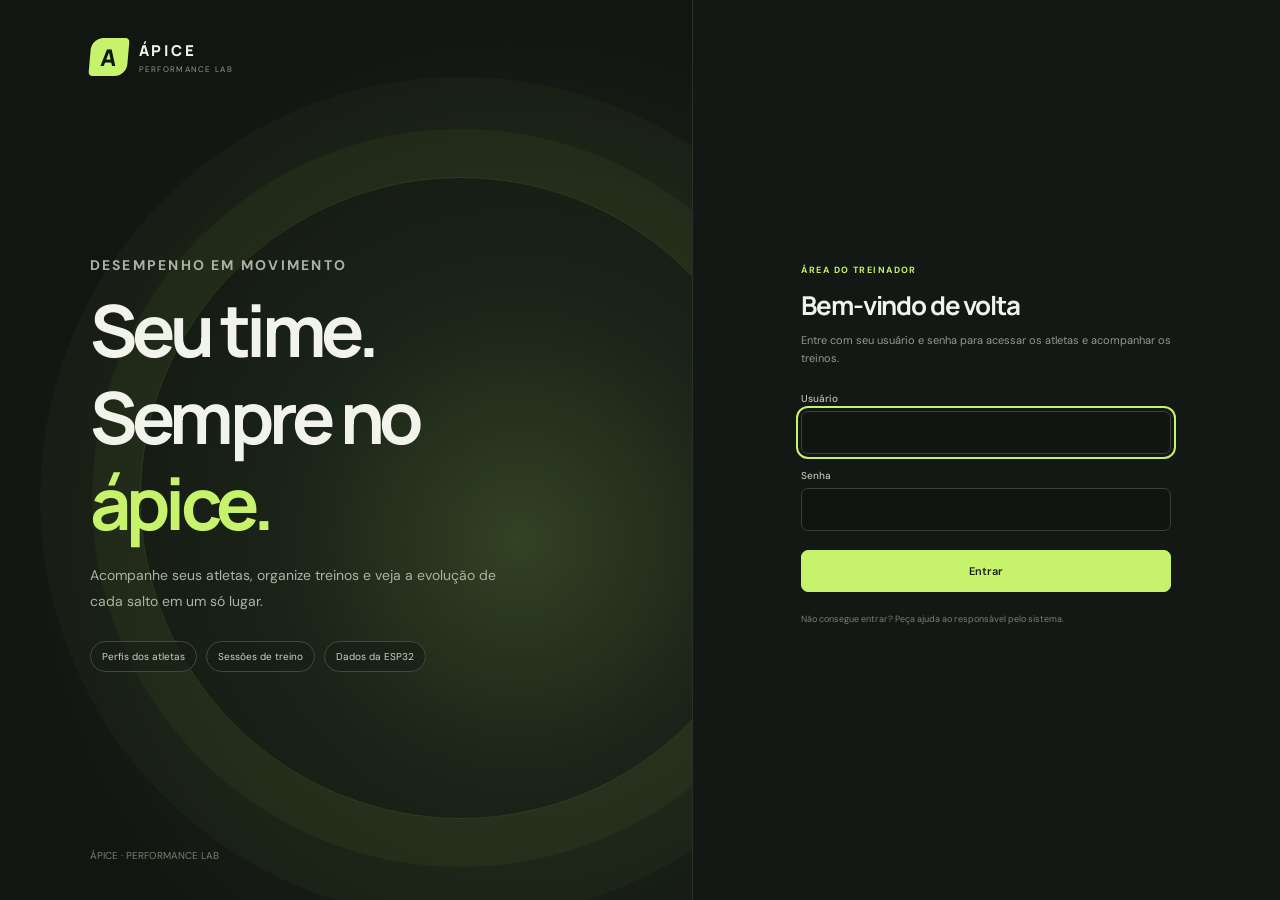
==== front-end/index.html @ beff0e87 "desenvolvimento do front end do projeto" ====
<!doctype html>
<html lang="pt-BR">
  <head>
    <meta charset="utf-8">
    <meta name="viewport" content="width=device-width, initial-scale=1">
    <meta name="theme-color" content="#101310">
    <meta name="description" content="Ápice — plataforma de acompanhamento de desempenho e captações esportivas.">
    <title>Ápice — desempenho em movimento</title>
    <link rel="preconnect" href="https://fonts.googleapis.com">
    <link rel="preconnect" href="https://fonts.gstatic.com" crossorigin>
    <link href="https://fonts.googleapis.com/css2?family=DM+Sans:wght@400;500;600;700&family=Manrope:wght@400;500;600;700;800&display=swap" rel="stylesheet">
    <link rel="stylesheet" href="assets/css/styles.css">
    <script src="assets/js/app.js" defer></script>
  </head>
  <body data-page="inicio">
    <div class="app-shell">
      <aside class="sidebar">
        <a class="brand" href="index.html" aria-label="Ápice, página inicial">
          <span class="brand-mark" aria-hidden="true">A</span>
          <span class="brand-copy"><strong>ÁPICE</strong><small>PERFORMANCE LAB</small></span>
        </a>

        <div class="nav-caption">PLATAFORMA</div>
        <nav class="main-nav" aria-label="Navegação principal">
          <a class="nav-link active" href="index.html" data-view="inicio"><span class="nav-icon">▦</span>Visão geral</a>
          <a class="nav-link" href="pages/atletas.html" data-view="atletas"><span class="nav-icon">♙</span>Atletas<span class="nav-count" id="nav-athlete-count">0</span></a>
          <a class="nav-link" href="pages/sessoes.html" data-view="sessoes"><span class="nav-icon">◷</span>Sessões</a>
          <a class="nav-link" href="pages/captacoes.html" data-view="captacoes"><span class="nav-icon">⌁</span>Captações<span class="nav-live-dot"></span></a>
        </nav>

        <div class="sidebar-bottom">
          <div class="device-card">
            <div class="device-card-top"><span class="device-icon">⌁</span><span id="device-indicator" class="status-dot"></span></div>
            <strong>ESP32 · MPU6050</strong>
            <span id="device-status">Aguardando conexão</span>
            <span class="field-hint">Conexão automática ativa</span>
          </div>
          <div class="sidebar-foot"><span>ÁPICE</span><span>v1.0</span></div>
        </div>
      </aside>

      <main class="main-area">
        <header class="topbar">
          <div class="breadcrumbs"><span>ÁPICE</span><span class="crumb-separator">/</span><strong id="current-section">Visão geral</strong></div>
          <div class="topbar-actions">
            <span class="sync-label"><span class="status-dot" id="sync-dot"></span><span id="sync-text">Conectando à API</span></span>
            <button class="icon-button" data-action="refresh" aria-label="Atualizar dados" title="Atualizar dados">↻</button>
            <button class="button small ghost" data-action="logout">Sair</button>
          </div>
        </header>

        <div id="notice-region" class="notice-region" aria-live="polite"></div>
        <section id="page-content" class="page-content" aria-live="polite"></section>
      </main>
    </div>

    <dialog id="modal" class="modal">
      <form id="modal-form" method="dialog">
        <div id="modal-content"></div>
      </form>
    </dialog>
    <div id="toast-region" class="toast-region" aria-live="polite" aria-atomic="true"></div>
  </body>
</html>
---- front-end/assets/css/styles.css ----
:root {
  color-scheme: dark;
  --bg: #101310;
  --panel: #171b17;
  --panel-soft: #1c211c;
  --panel-raised: #202620;
  --line: #2b322b;
  --text: #f2f4ec;
  --muted: #929a8d;
  --subtle: #626b60;
  --lime: #c6f36b;
  --lime-dark: #91bc3e;
  --orange: #f0a16a;
  --red: #f17f78;
  --green: #a8db72;
  font-family: "DM Sans", sans-serif;
  font-synthesis: none;
  text-rendering: optimizeLegibility;
}

* { box-sizing: border-box; }
body { margin: 0; min-width: 320px; min-height: 100vh; color: var(--text); background: var(--bg); }
button, input, select, textarea { font: inherit; }
button { color: inherit; }
button:focus-visible, a:focus-visible, input:focus-visible, select:focus-visible, textarea:focus-visible { outline: 2px solid var(--lime); outline-offset: 3px; }
.app-shell { min-height: 100vh; }
.sidebar { width: 244px; position: fixed; inset: 0 auto 0 0; z-index: 5; display: flex; flex-direction: column; padding: 27px 17px 17px; background: #141714; border-right: 1px solid #242a24; }
.brand { display: flex; align-items: center; gap: 11px; padding: 0 9px; color: inherit; text-decoration: none; }
.brand-mark { display: grid; width: 38px; height: 38px; place-items: center; color: #11160c; background: var(--lime); border-radius: 12px 4px 12px 4px; font-family: Manrope, sans-serif; font-size: 23px; font-weight: 800; transform: skew(-5deg); }
.brand-copy { display: grid; gap: 3px; }
.brand-copy strong { font: 800 15px Manrope, sans-serif; letter-spacing: .19em; }
.brand-copy small { color: var(--muted); font-size: 8px; letter-spacing: .16em; }
.nav-caption { margin: 49px 9px 13px; color: #626b60; font-size: 9px; font-weight: 700; letter-spacing: .17em; }
.main-nav { display: grid; gap: 5px; }
.nav-link { display: flex; align-items: center; gap: 12px; width: 100%; padding: 11px 11px; color: #aab1a4; border: 1px solid transparent; border-radius: 8px; background: transparent; text-align: left; font-size: 12px; text-decoration: none; cursor: pointer; transition: .18s ease; }
.nav-link:hover { color: var(--text); background: #1d221d; }
.nav-link.active { color: var(--lime); border-color: #333d2b; background: #22291e; }
.nav-icon { width: 18px; color: var(--muted); font-size: 17px; text-align: center; }
.nav-link.active .nav-icon { color: var(--lime); }
.nav-count { margin-left: auto; padding: 2px 7px; color: #aeb6a6; border-radius: 99px; background: #292f29; font-size: 10px; }
.nav-live-dot { width: 6px; height: 6px; margin-left: auto; border-radius: 50%; background: #6c7669; }
.nav-live-dot.live { background: var(--lime); box-shadow: 0 0 9px #c6f36b88; }
.sidebar-bottom { margin-top: auto; }
.device-card { padding: 13px; border: 1px solid #2c332b; border-radius: 10px; background: #191e19; }
.device-card-top { display: flex; align-items: center; justify-content: space-between; margin-bottom: 10px; }
.device-icon { display: grid; width: 27px; height: 27px; place-items: center; color: var(--lime); border-radius: 7px; background: #2b3524; font-size: 19px; }
.device-card strong { display: block; font-size: 11px; font-weight: 600; }
.device-card > span { display: block; margin-top: 4px; color: var(--muted); font-size: 10px; }
.status-dot { display: inline-block; width: 7px; height: 7px; flex: 0 0 7px; border-radius: 50%; background: #74806d; }
.status-dot.online { background: var(--lime); box-shadow: 0 0 8px #c6f36b77; }
.status-dot.error { background: var(--red); }
.text-button { display: flex; justify-content: space-between; width: 100%; margin-top: 12px; padding: 9px 0 0; color: #bdc5b5; border: 0; border-top: 1px solid #2c332b; background: transparent; font-size: 10px; cursor: pointer; }
.text-button:hover { color: var(--lime); }
.sidebar-foot { display: flex; justify-content: space-between; margin: 15px 5px 0; color: #596156; font-size: 9px; letter-spacing: .08em; }
.main-area { min-height: 100vh; margin-left: 244px; }
.topbar { display: flex; align-items: center; justify-content: space-between; height: 66px; padding: 0 38px; border-bottom: 1px solid #242a24; background: #121512; }
.breadcrumbs { display: flex; align-items: center; gap: 10px; font-size: 10px; }
.breadcrumbs > span:first-child { color: #747c70; font-size: 9px; letter-spacing: .16em; }
.crumb-separator { color: #535b50; }
.breadcrumbs strong { color: #dce1d6; font-weight: 500; }
.topbar-actions { display: flex; align-items: center; gap: 16px; }
.sync-label { display: flex; align-items: center; gap: 8px; color: var(--muted); font-size: 10px; }
.icon-button, .avatar-button { display: grid; place-items: center; border: 1px solid #303730; background: #1b201b; cursor: pointer; }
.icon-button { width: 30px; height: 30px; border-radius: 8px; color: #d0d7c8; font-size: 17px; }
.icon-button:hover { color: var(--lime); border-color: #657a45; }
.avatar-button { width: 30px; height: 30px; border-radius: 50%; color: #d9efae; background: #39472b; font-size: 11px; font-weight: 700; }
.page-content { max-width: 1500px; margin: 0 auto; padding: 33px 38px 55px; }
.page-heading { display: flex; align-items: flex-end; justify-content: space-between; gap: 20px; margin-bottom: 25px; }
.eyebrow { margin: 0 0 9px; color: var(--lime); font-size: 9px; font-weight: 700; letter-spacing: .16em; text-transform: uppercase; }
h1, h2, h3, p { margin-top: 0; }
h1 { margin-bottom: 7px; font: 700 clamp(23px, 3vw, 31px)/1.2 Manrope, sans-serif; letter-spacing: -.045em; }
.page-description { margin-bottom: 0; color: var(--muted); font-size: 12px; line-height: 1.6; }
.heading-actions { display: flex; align-items: center; gap: 8px; }
.button { display: inline-flex; align-items: center; justify-content: center; gap: 7px; min-height: 36px; padding: 0 13px; border: 1px solid #3a4337; border-radius: 7px; background: #202620; color: #d9dfd2; font-size: 11px; font-weight: 600; cursor: pointer; transition: .18s ease; white-space: nowrap; }
.button:hover { border-color: #61714e; background: #272f25; }
.button.primary { border-color: var(--lime); background: var(--lime); color: #1a2112; }
.button.primary:hover { border-color: #d6ff89; background: #d6ff89; }
.button.danger { color: var(--red); border-color: #553632; background: #2d211f; }
.button.ghost { color: #b5bdb0; background: transparent; border-color: #343c33; }
.button.small { min-height: 29px; padding: 0 9px; font-size: 10px; }
.metrics-grid { display: grid; grid-template-columns: repeat(4, minmax(0, 1fr)); gap: 12px; margin-bottom: 14px; }
.metric-card, .panel { border: 1px solid var(--line); border-radius: 10px; background: var(--panel); }
.metric-card { min-height: 117px; padding: 15px 16px; }
.metric-top { display: flex; align-items: center; justify-content: space-between; color: #aab2a4; font-size: 10px; }
.metric-icon { display: grid; width: 26px; height: 26px; place-items: center; border-radius: 7px; color: var(--lime); background: #293322; font-size: 15px; }
.metric-value { display: flex; align-items: baseline; gap: 6px; margin-top: 13px; font: 700 25px Manrope, sans-serif; letter-spacing: -.05em; }
.metric-value small { color: var(--muted); font: 500 10px "DM Sans", sans-serif; letter-spacing: 0; }
.metric-note { margin-top: 3px; color: #778171; font-size: 9px; }
.dashboard-grid { display: grid; grid-template-columns: minmax(0, 1.55fr) minmax(260px, .9fr); gap: 14px; }
.panel { overflow: hidden; }
.panel-header { display: flex; align-items: center; justify-content: space-between; gap: 12px; min-height: 57px; padding: 0 17px; border-bottom: 1px solid #2b322b; }
.panel-title { margin: 0; font: 600 12px Manrope, sans-serif; }
.panel-subtitle { margin: 4px 0 0; color: var(--muted); font-size: 9px; }
.panel-body { padding: 15px 17px; }
.chart-summary { display: flex; align-items: baseline; gap: 7px; padding: 14px 17px 0; }
.chart-summary strong { font: 700 22px Manrope, sans-serif; }
.chart-summary span { color: var(--muted); font-size: 10px; }
.chart-wrap { height: 204px; padding: 3px 12px 12px; }
.chart-wrap svg { width: 100%; height: 100%; overflow: visible; }
.chart-gridline { stroke: #303830; stroke-width: 1; stroke-dasharray: 3 5; }
.chart-label { fill: #788172; font: 9px "DM Sans", sans-serif; }
.chart-line { fill: none; stroke: var(--lime); stroke-width: 2.4; stroke-linecap: round; stroke-linejoin: round; }
.chart-area { fill: url(#chart-fill); }
.chart-point { fill: var(--lime); stroke: #1b2217; stroke-width: 2; }
.chart-empty { display: grid; height: 100%; place-items: center; color: var(--muted); font-size: 11px; }
.recent-list { display: grid; }
.recent-item { display: grid; grid-template-columns: 33px 1fr auto; align-items: center; gap: 10px; padding: 12px 0; border-bottom: 1px solid #282e28; }
.recent-item:last-child { border-bottom: 0; }
.recent-mark { display: grid; width: 31px; height: 31px; place-items: center; color: var(--lime); border-radius: 8px; background: #293322; font-size: 14px; }
.recent-name { overflow: hidden; color: #e3e8dc; font-size: 10px; font-weight: 600; text-overflow: ellipsis; white-space: nowrap; }
.recent-meta { margin-top: 4px; color: var(--muted); font-size: 9px; }
.recent-score { color: var(--lime); font: 600 11px Manrope, sans-serif; white-space: nowrap; }
.section-row { display: flex; align-items: center; justify-content: space-between; margin: 24px 0 12px; }
.section-row h2 { margin: 0; font: 600 14px Manrope, sans-serif; }
.section-row a, .inline-link { color: var(--lime); font-size: 10px; text-decoration: none; cursor: pointer; }
.athlete-cards { display: grid; grid-template-columns: repeat(3, minmax(0, 1fr)); gap: 12px; }
.athlete-card { display: block; padding: 14px; color: inherit; border: 1px solid var(--line); border-radius: 9px; background: var(--panel); cursor: pointer; text-decoration: none; transition: .18s ease; }
.athlete-card:hover { border-color: #566846; transform: translateY(-2px); }
.athlete-card-top { display: flex; align-items: center; gap: 10px; }
.athlete-avatar { display: grid; width: 35px; height: 35px; flex: 0 0 35px; place-items: center; border-radius: 50%; color: #d5eca6; background: #36452c; font: 700 12px Manrope, sans-serif; }
.athlete-name { overflow: hidden; margin: 0; font-size: 11px; font-weight: 600; text-overflow: ellipsis; white-space: nowrap; }
.athlete-meta { margin: 4px 0 0; color: var(--muted); font-size: 9px; }
.athlete-stats { display: flex; justify-content: space-between; margin-top: 14px; padding-top: 12px; border-top: 1px solid #2b322b; color: var(--muted); font-size: 9px; }
.athlete-stats strong { color: #e2e8da; font-size: 10px; font-weight: 600; }
.table-tools { display: flex; align-items: center; gap: 8px; }
.search-input, .select-input { min-height: 34px; padding: 0 10px; color: var(--text); border: 1px solid #343c33; border-radius: 7px; background: #1a1f1a; font-size: 10px; }
.search-input { width: 190px; }
.select-input { max-width: 190px; }
.table-wrap { overflow-x: auto; }
table { width: 100%; border-collapse: collapse; text-align: left; }
th { padding: 11px 14px; color: #778171; border-bottom: 1px solid #303730; font-size: 9px; font-weight: 600; letter-spacing: .05em; text-transform: uppercase; white-space: nowrap; }
td { padding: 12px 14px; color: #d8ded1; border-bottom: 1px solid #282e28; font-size: 10px; vertical-align: middle; }
tbody tr:last-child td { border-bottom: 0; }
tbody tr:hover { background: #1b201b; }
.table-name { display: flex; align-items: center; gap: 9px; min-width: 155px; }
.table-avatar { display: grid; width: 27px; height: 27px; flex: 0 0 27px; place-items: center; border-radius: 50%; color: #d5eca6; background: #36452c; font-size: 9px; font-weight: 700; }
.table-secondary { margin-top: 3px; color: var(--muted); font-size: 9px; }
.table-actions { display: flex; gap: 5px; }
.empty-state { display: grid; min-height: 165px; place-items: center; padding: 28px; color: var(--muted); text-align: center; font-size: 11px; }
.empty-state strong { display: block; margin-bottom: 6px; color: #dce2d6; font: 600 13px Manrope, sans-serif; }
.empty-state > div { max-width: 320px; line-height: 1.65; }
.capture-badge, .state-badge { display: inline-flex; align-items: center; gap: 6px; padding: 5px 7px; border-radius: 99px; font-size: 9px; white-space: nowrap; }
.capture-badge { color: #d4eaa9; background: #283323; }
.state-badge { color: #d4eaa9; background: #283323; }
.capture-badge .status-dot { width: 5px; height: 5px; flex-basis: 5px; background: var(--lime); }
.profile-hero { display: flex; align-items: center; gap: 15px; padding: 19px; border: 1px solid var(--line); border-radius: 10px; background: radial-gradient(ellipse at 0 0, #2a3524 0, #191e19 48%); }
.profile-hero .athlete-avatar { width: 54px; height: 54px; flex-basis: 54px; font-size: 17px; }
.profile-info { flex: 1; min-width: 0; }
.profile-info h2 { margin: 0 0 5px; font: 700 18px Manrope, sans-serif; }
.profile-info p { margin: 0; color: var(--muted); font-size: 10px; }
.profile-facts { display: flex; gap: 18px; margin-left: auto; }
.profile-fact { display: grid; gap: 5px; }
.profile-fact span { color: var(--muted); font-size: 9px; }
.profile-fact strong { font-size: 11px; font-weight: 600; }
.profile-metrics { margin-top: 13px; }
.modal { width: min(500px, calc(100vw - 28px)); max-width: none; max-height: min(90vh, 760px); padding: 0; overflow: auto; color: var(--text); border: 1px solid #394238; border-radius: 12px; background: #171c17; box-shadow: 0 24px 80px #000a; }
.modal::backdrop { background: #070a07bb; backdrop-filter: blur(4px); }
.modal form { margin: 0; }
.modal-head { display: flex; align-items: flex-start; justify-content: space-between; gap: 16px; padding: 19px 21px 15px; border-bottom: 1px solid #2b322b; }
.modal-head h2 { margin: 0 0 5px; font: 650 16px Manrope, sans-serif; }
.modal-head p { margin: 0; color: var(--muted); font-size: 10px; line-height: 1.5; }
.modal-close { display: grid; width: 27px; height: 27px; flex: 0 0 27px; place-items: center; color: var(--muted); border: 1px solid #343c33; border-radius: 7px; background: transparent; cursor: pointer; }
.modal-fields { display: grid; grid-template-columns: 1fr 1fr; gap: 12px; padding: 17px 21px; }
.field { display: grid; gap: 6px; }
.field.full { grid-column: 1 / -1; }
.field label { color: #bbc3b5; font-size: 10px; font-weight: 500; }
.field input, .field select, .field textarea { width: 100%; min-height: 36px; padding: 8px 10px; color: var(--text); border: 1px solid #394138; border-radius: 7px; background: #111511; font-size: 11px; }
.field textarea { min-height: 73px; resize: vertical; }
.field-hint { color: #798273; font-size: 9px; line-height: 1.45; }
.modal-actions { display: flex; justify-content: flex-end; gap: 8px; padding: 13px 21px 17px; border-top: 1px solid #2b322b; }
.notice-region:empty { display: none; }
.notice { display: flex; justify-content: space-between; gap: 15px; margin-bottom: 16px; padding: 11px 13px; border: 1px solid #59483a; border-radius: 8px; background: #2a211a; color: #f1c39d; font-size: 10px; line-height: 1.5; }
.notice button { flex: 0 0 auto; padding: 0; color: #f3c49f; border: 0; background: transparent; cursor: pointer; font-size: 10px; text-decoration: underline; }
.toast-region { position: fixed; right: 22px; bottom: 20px; z-index: 20; display: grid; gap: 8px; }
.toast { max-width: min(380px, calc(100vw - 36px)); padding: 12px 15px; color: #ecf4e2; border: 1px solid #46583a; border-radius: 8px; background: #20291b; box-shadow: 0 8px 30px #0007; font-size: 11px; animation: toast-in .2s ease-out; }
.toast.error { color: #ffd1cd; border-color: #68413d; background: #30201f; }
@keyframes toast-in { from { opacity: 0; transform: translateY(8px); } to { opacity: 1; transform: translateY(0); } }
.loading { display: flex; align-items: center; gap: 9px; min-height: 150px; justify-content: center; color: var(--muted); font-size: 11px; }
.loading::before { width: 12px; height: 12px; border: 2px solid #47513f; border-top-color: var(--lime); border-radius: 50%; content: ""; animation: spin .7s linear infinite; }
@keyframes spin { to { transform: rotate(360deg); } }
.muted { color: var(--muted); }
.login-page { display: grid; min-height: 100vh; grid-template-columns: minmax(0, 1fr) minmax(360px, .85fr); background: var(--bg); }
.login-story { position: relative; display: flex; min-height: 100vh; flex-direction: column; justify-content: space-between; overflow: hidden; padding: 38px clamp(30px, 7vw, 100px); background: radial-gradient(ellipse at 75% 60%, #334124 0, #1b2418 31%, #121612 69%); }
.login-story::after { position: absolute; right: -90px; bottom: 9%; width: min(54vw, 640px); aspect-ratio: 1; border: 1px solid #c6f36b20; border-radius: 50%; box-shadow: 0 0 0 48px #c6f36b0a, 0 0 0 100px #c6f36b07; content: ""; pointer-events: none; }
.login-story .brand { position: relative; z-index: 1; padding: 0; }
.login-story-copy { position: relative; z-index: 1; max-width: 560px; margin: auto 0; padding: 60px 0; }
.login-story-copy h1 { max-width: 540px; margin-bottom: 17px; font-size: clamp(38px, 6vw, 72px); letter-spacing: -.065em; }
.login-story-copy h1 span { color: var(--lime); }
.login-story-copy p { max-width: 410px; color: #abb3a4; font-size: 14px; line-height: 1.8; }
.login-highlights { display: flex; flex-wrap: wrap; gap: 9px; margin-top: 27px; }
.login-highlights span { padding: 8px 11px; color: #cbd3c3; border: 1px solid #414b39; border-radius: 99px; background: #171e16a8; font-size: 10px; }
.login-footer { position: relative; z-index: 1; color: #75806e; font-size: 10px; }
.login-panel { display: grid; min-height: 100vh; place-items: center; padding: 36px; border-left: 1px solid #293029; background: #141814; }
.login-card { width: min(100%, 370px); }
.login-mobile-brand { display: none; margin-bottom: 44px; }
.login-card .eyebrow { margin-bottom: 11px; }
.login-card h2 { margin-bottom: 8px; font: 700 26px Manrope, sans-serif; letter-spacing: -.045em; }
.login-description { margin-bottom: 25px; color: var(--muted); font-size: 11px; line-height: 1.65; }
.login-form { display: grid; gap: 15px; }
.login-form .field input { min-height: 43px; font-size: 12px; }
.login-form .button { min-height: 42px; margin-top: 4px; }
.login-message { display: none; margin-top: 15px; padding: 11px 12px; border: 1px solid #68413d; border-radius: 7px; background: #30201f; color: #ffd1cd; font-size: 10px; line-height: 1.55; }
.login-message.visible { display: block; }
.login-help { margin-top: 20px; color: #788272; font-size: 9px; line-height: 1.6; }
@media (max-width: 760px) {
  .login-page { grid-template-columns: 1fr; }
  .login-story { display: none; }
  .login-panel { min-height: 100vh; padding: 30px 24px; border-left: 0; }
  .login-mobile-brand { display: flex; }
}

@media (max-width: 1000px) {
  .sidebar { width: 205px; }
  .main-area { margin-left: 205px; }
  .topbar { padding: 0 25px; }
  .page-content { padding: 28px 25px 45px; }
  .metrics-grid { grid-template-columns: repeat(2, minmax(0, 1fr)); }
  .dashboard-grid { grid-template-columns: minmax(0, 1.2fr) minmax(230px, .8fr); }
  .athlete-cards { grid-template-columns: repeat(2, minmax(0, 1fr)); }
}
@media (max-width: 760px) {
  .sidebar { position: static; width: auto; height: auto; padding: 13px 15px 9px; border-right: 0; border-bottom: 1px solid #242a24; }
  .brand { padding: 0 3px; }
  .brand-mark { width: 33px; height: 33px; font-size: 20px; }
  .nav-caption, .sidebar-bottom { display: none; }
  .main-nav { display: flex; gap: 3px; margin-top: 13px; overflow-x: auto; scrollbar-width: none; }
  .main-nav::-webkit-scrollbar { display: none; }
  .nav-link { width: auto; flex: 0 0 auto; gap: 7px; padding: 8px 10px; font-size: 10px; }
  .nav-icon { width: auto; font-size: 14px; }
  .nav-count, .nav-live-dot { display: none; }
  .main-area { margin-left: 0; }
  .topbar { height: 50px; padding: 0 16px; }
  .topbar-actions { gap: 10px; }
  .sync-label { font-size: 9px; }
  .page-content { padding: 24px 16px 35px; }
  .dashboard-grid { grid-template-columns: 1fr; }
  .page-heading { align-items: flex-start; flex-direction: column; gap: 13px; }
  .heading-actions { flex-wrap: wrap; }
  .profile-hero { align-items: flex-start; flex-wrap: wrap; }
  .profile-facts { width: 100%; margin-left: 69px; }
}
@media (max-width: 480px) {
  .metrics-grid { gap: 8px; }
  .metric-card { min-height: 108px; padding: 12px; }
  .metric-value { font-size: 22px; }
  .athlete-cards { grid-template-columns: 1fr; }
  .table-tools { align-items: stretch; flex-direction: column; width: 100%; }
  .search-input, .select-input { width: 100%; max-width: none; }
  .page-heading .heading-actions { width: 100%; }
  .modal-fields { grid-template-columns: 1fr; }
  .field.full { grid-column: auto; }
  .profile-facts { gap: 12px; margin-left: 0; }
}
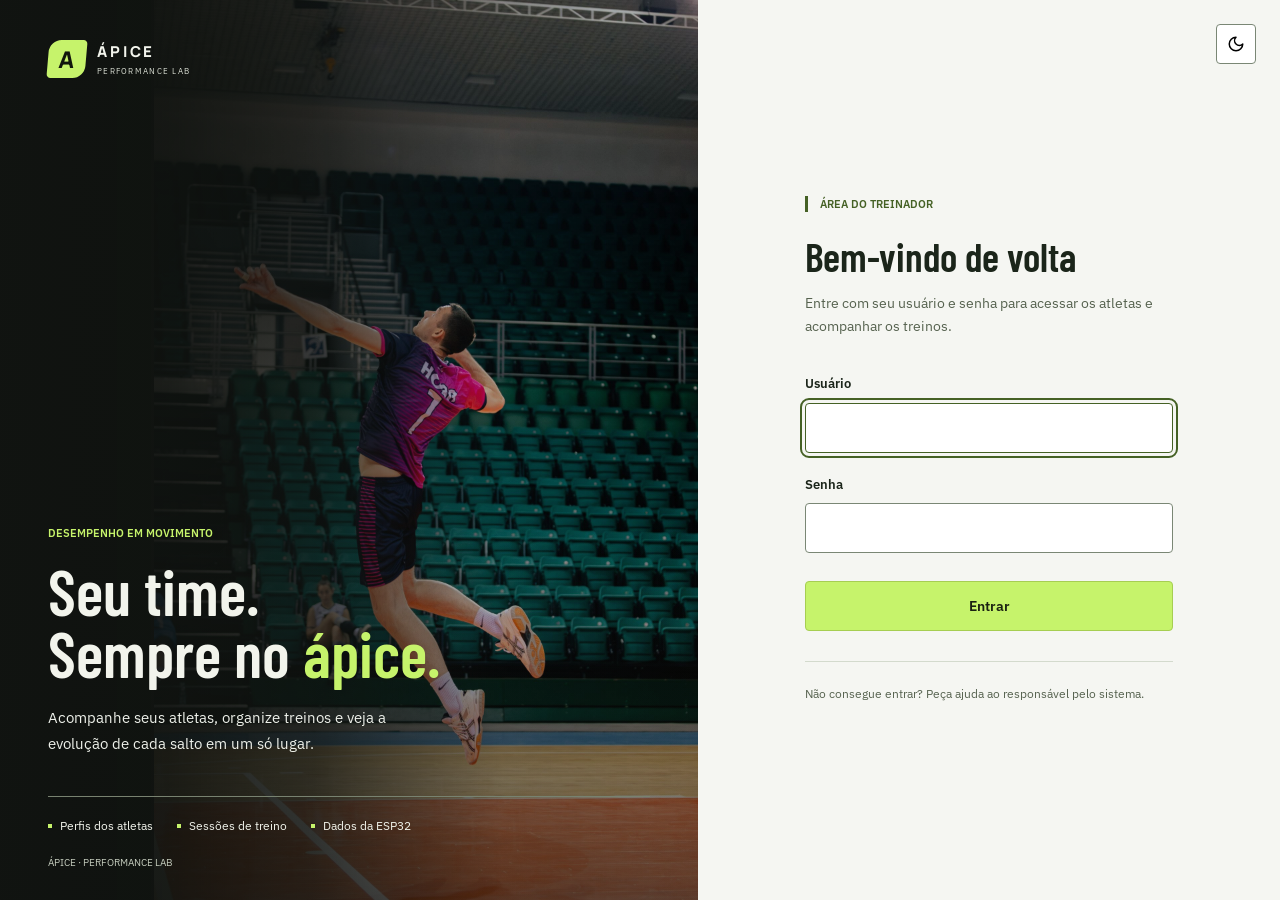
==== commit cf49d6aa: "alterações no visual do site e modo claro/escuro" ====
--- a/front-end/index.html
+++ b/front-end/index.html
@@ -8,7 +8,8 @@
     <title>Ápice — desempenho em movimento</title>
     <link rel="preconnect" href="https://fonts.googleapis.com">
     <link rel="preconnect" href="https://fonts.gstatic.com" crossorigin>
-    <link href="https://fonts.googleapis.com/css2?family=DM+Sans:wght@400;500;600;700&family=Manrope:wght@400;500;600;700;800&display=swap" rel="stylesheet">
+    <link href="https://fonts.googleapis.com/css2?family=Barlow+Condensed:wght@500;600;700&family=IBM+Plex+Sans:wght@400;500;600;700&family=Manrope:wght@800&display=swap" rel="stylesheet">
+    <script src="assets/js/theme.js"></script>
     <link rel="stylesheet" href="assets/css/styles.css">
     <script src="assets/js/app.js" defer></script>
   </head>
--- a/front-end/assets/css/styles.css
+++ b/front-end/assets/css/styles.css
@@ -1,253 +1,398 @@
 :root {
+  color-scheme: light;
+  --bg: #f5f6f2;
+  --panel: #ffffff;
+  --panel-soft: #edf1e7;
+  --panel-raised: #ffffff;
+  --line: #d3dacd;
+  --text: #1b251a;
+  --muted: #56624f;
+  --subtle: #64705d;
+  --lime: #c6f36b;
+  --lime-dark: #456125;
+  --orange: #925025;
+  --red: #a23429;
+  --green: #416526;
+  --control-border: #7a8775;
+  --hover: #edf2e5;
+  --active: #dce8cc;
+  --disabled-bg: #e2e8da;
+  --disabled-text: #536049;
+  --disabled-border: #b9c4b0;
+  --danger-bg: #fff5f2;
+  --danger-hover: #ffe5df;
+  --danger-border: #c58a80;
+  --warning-bg: #faeee1;
+  --chart-fill: #eaf3dd;
+  --font-ui: "IBM Plex Sans", sans-serif;
+  --font-display: "Barlow Condensed", sans-serif;
+  --radius: 4px;
+  --motion: 160ms ease;
+  font-family: var(--font-ui);
+  font-size: 14px;
+  line-height: 1.5;
+  font-synthesis: none;
+  text-rendering: optimizeLegibility;
+}
+
+:root[data-theme="dark"] {
   color-scheme: dark;
   --bg: #101310;
-  --panel: #171b17;
-  --panel-soft: #1c211c;
-  --panel-raised: #202620;
-  --line: #2b322b;
+  --panel: #181e18;
+  --panel-soft: #20291e;
+  --panel-raised: #222a20;
+  --line: #394235;
   --text: #f2f4ec;
-  --muted: #929a8d;
-  --subtle: #626b60;
-  --lime: #c6f36b;
-  --lime-dark: #91bc3e;
-  --orange: #f0a16a;
-  --red: #f17f78;
-  --green: #a8db72;
-  font-family: "DM Sans", sans-serif;
-  font-synthesis: none;
-  text-rendering: optimizeLegibility;
+  --muted: #b4bfab;
+  --subtle: #9caa92;
+  --lime-dark: #c6f36b;
+  --orange: #f1c39d;
+  --red: #ffaca2;
+  --green: #c6f36b;
+  --control-border: #78856f;
+  --hover: #2a3524;
+  --active: #34402c;
+  --disabled-bg: #293324;
+  --disabled-text: #a9b6a0;
+  --disabled-border: #536049;
+  --danger-bg: #32211e;
+  --danger-hover: #452925;
+  --danger-border: #a46257;
+  --warning-bg: #30261e;
+  --chart-fill: #293c20;
 }
 
 * { box-sizing: border-box; }
 body { margin: 0; min-width: 320px; min-height: 100vh; color: var(--text); background: var(--bg); }
+:root.theme-changing *, :root.theme-changing *::before, :root.theme-changing *::after { transition: none !important; }
 button, input, select, textarea { font: inherit; }
 button { color: inherit; }
-button:focus-visible, a:focus-visible, input:focus-visible, select:focus-visible, textarea:focus-visible { outline: 2px solid var(--lime); outline-offset: 3px; }
+button:focus-visible, a:focus-visible, input:focus-visible, select:focus-visible, textarea:focus-visible { outline: 3px solid var(--lime-dark); outline-offset: 3px; }
+button:disabled { color: var(--disabled-text); border-color: var(--disabled-border); background: var(--disabled-bg); cursor: wait; }
 .app-shell { min-height: 100vh; }
-.sidebar { width: 244px; position: fixed; inset: 0 auto 0 0; z-index: 5; display: flex; flex-direction: column; padding: 27px 17px 17px; background: #141714; border-right: 1px solid #242a24; }
-.brand { display: flex; align-items: center; gap: 11px; padding: 0 9px; color: inherit; text-decoration: none; }
+.sidebar { width: 236px; position: fixed; inset: 0 auto 0 0; z-index: 5; display: flex; flex-direction: column; padding: 32px 20px 22px; overflow-y: auto; background: #101310; color: #f2f4ec; color-scheme: dark; }
+.brand { display: flex; align-items: center; gap: 11px; color: inherit; text-decoration: none; }
 .brand-mark { display: grid; width: 38px; height: 38px; place-items: center; color: #11160c; background: var(--lime); border-radius: 12px 4px 12px 4px; font-family: Manrope, sans-serif; font-size: 23px; font-weight: 800; transform: skew(-5deg); }
 .brand-copy { display: grid; gap: 3px; }
 .brand-copy strong { font: 800 15px Manrope, sans-serif; letter-spacing: .19em; }
-.brand-copy small { color: var(--muted); font-size: 8px; letter-spacing: .16em; }
-.nav-caption { margin: 49px 9px 13px; color: #626b60; font-size: 9px; font-weight: 700; letter-spacing: .17em; }
-.main-nav { display: grid; gap: 5px; }
-.nav-link { display: flex; align-items: center; gap: 12px; width: 100%; padding: 11px 11px; color: #aab1a4; border: 1px solid transparent; border-radius: 8px; background: transparent; text-align: left; font-size: 12px; text-decoration: none; cursor: pointer; transition: .18s ease; }
-.nav-link:hover { color: var(--text); background: #1d221d; }
-.nav-link.active { color: var(--lime); border-color: #333d2b; background: #22291e; }
-.nav-icon { width: 18px; color: var(--muted); font-size: 17px; text-align: center; }
-.nav-link.active .nav-icon { color: var(--lime); }
-.nav-count { margin-left: auto; padding: 2px 7px; color: #aeb6a6; border-radius: 99px; background: #292f29; font-size: 10px; }
-.nav-live-dot { width: 6px; height: 6px; margin-left: auto; border-radius: 50%; background: #6c7669; }
-.nav-live-dot.live { background: var(--lime); box-shadow: 0 0 9px #c6f36b88; }
-.sidebar-bottom { margin-top: auto; }
-.device-card { padding: 13px; border: 1px solid #2c332b; border-radius: 10px; background: #191e19; }
-.device-card-top { display: flex; align-items: center; justify-content: space-between; margin-bottom: 10px; }
-.device-icon { display: grid; width: 27px; height: 27px; place-items: center; color: var(--lime); border-radius: 7px; background: #2b3524; font-size: 19px; }
-.device-card strong { display: block; font-size: 11px; font-weight: 600; }
-.device-card > span { display: block; margin-top: 4px; color: var(--muted); font-size: 10px; }
-.status-dot { display: inline-block; width: 7px; height: 7px; flex: 0 0 7px; border-radius: 50%; background: #74806d; }
-.status-dot.online { background: var(--lime); box-shadow: 0 0 8px #c6f36b77; }
+.brand-copy small { color: #b8c2b0; font-size: 8px; letter-spacing: .16em; }
+.sidebar a:focus-visible { outline-color: var(--lime); }
+.nav-caption { margin: 48px 12px 14px; color: #a8b39f; font-size: 10px; font-weight: 500; }
+.main-nav { display: grid; gap: 6px; }
+.nav-link { display: flex; align-items: center; gap: 12px; min-width: 0; min-height: 46px; padding: 11px 12px; color: #c6cebf; border-left: 2px solid transparent; border-radius: 0; background: transparent; text-align: left; font-size: 13px; text-decoration: none; cursor: pointer; transition: color var(--motion), background-color var(--motion); }
+.nav-link:hover { color: #f2f4ec; background: #20281c; }
+.nav-link.active { color: var(--lime); border-left-color: var(--lime); background: #252e1c; }
+.nav-icon { width: 20px; flex: 0 0 20px; font-size: 20px; line-height: 1; text-align: center; }
+.nav-count { min-width: 24px; margin-left: auto; padding: 2px 6px; color: #e2e9d9; border-radius: 3px; background: #333e2b; font-size: 11px; text-align: center; }
+.nav-live-dot { width: 6px; height: 6px; margin-left: auto; border-radius: 50%; background: #9ca991; }
+.nav-live-dot.live { background: var(--lime); }
+.sidebar-bottom { margin-top: auto; padding-top: 48px; }
+.device-card { padding: 20px 0 0; border-top: 1px solid #424b3b; }
+.device-card-top { display: flex; align-items: center; justify-content: space-between; margin-bottom: 12px; }
+.device-icon { display: grid; width: 30px; height: 30px; place-items: center; color: var(--lime); font-size: 24px; }
+.device-card strong { display: block; font-size: 12px; font-weight: 500; }
+.device-card > span { display: block; margin-top: 6px; color: #bac4b2; font-size: 11px; }
+.status-dot { display: inline-block; width: 7px; height: 7px; flex: 0 0 7px; border-radius: 50%; background: #68785b; }
+.status-dot.online { background: var(--green); }
 .status-dot.error { background: var(--red); }
-.text-button { display: flex; justify-content: space-between; width: 100%; margin-top: 12px; padding: 9px 0 0; color: #bdc5b5; border: 0; border-top: 1px solid #2c332b; background: transparent; font-size: 10px; cursor: pointer; }
+.sidebar .status-dot.online { background: var(--lime); }
+.sidebar .status-dot.error { background: #f19b8f; }
+.text-button { display: flex; justify-content: space-between; width: 100%; margin-top: 14px; padding: 12px 0 0; color: #d0d9c7; border: 0; border-top: 1px solid #424b3b; background: transparent; font-size: 12px; cursor: pointer; }
 .text-button:hover { color: var(--lime); }
-.sidebar-foot { display: flex; justify-content: space-between; margin: 15px 5px 0; color: #596156; font-size: 9px; letter-spacing: .08em; }
-.main-area { min-height: 100vh; margin-left: 244px; }
-.topbar { display: flex; align-items: center; justify-content: space-between; height: 66px; padding: 0 38px; border-bottom: 1px solid #242a24; background: #121512; }
-.breadcrumbs { display: flex; align-items: center; gap: 10px; font-size: 10px; }
-.breadcrumbs > span:first-child { color: #747c70; font-size: 9px; letter-spacing: .16em; }
-.crumb-separator { color: #535b50; }
-.breadcrumbs strong { color: #dce1d6; font-weight: 500; }
-.topbar-actions { display: flex; align-items: center; gap: 16px; }
-.sync-label { display: flex; align-items: center; gap: 8px; color: var(--muted); font-size: 10px; }
-.icon-button, .avatar-button { display: grid; place-items: center; border: 1px solid #303730; background: #1b201b; cursor: pointer; }
-.icon-button { width: 30px; height: 30px; border-radius: 8px; color: #d0d7c8; font-size: 17px; }
-.icon-button:hover { color: var(--lime); border-color: #657a45; }
-.avatar-button { width: 30px; height: 30px; border-radius: 50%; color: #d9efae; background: #39472b; font-size: 11px; font-weight: 700; }
-.page-content { max-width: 1500px; margin: 0 auto; padding: 33px 38px 55px; }
-.page-heading { display: flex; align-items: flex-end; justify-content: space-between; gap: 20px; margin-bottom: 25px; }
-.eyebrow { margin: 0 0 9px; color: var(--lime); font-size: 9px; font-weight: 700; letter-spacing: .16em; text-transform: uppercase; }
+.sidebar-foot { display: flex; justify-content: space-between; margin-top: 28px; color: #a8b39f; font-size: 10px; }
+.main-area { min-width: 0; min-height: 100vh; margin-left: 236px; }
+.topbar { display: flex; align-items: center; justify-content: space-between; gap: 16px; min-height: 72px; padding: 14px 40px; border-bottom: 1px solid var(--line); background: var(--panel); }
+.breadcrumbs { display: flex; align-items: center; gap: 12px; font-size: 13px; }
+.breadcrumbs > span:first-child { color: var(--muted); font-size: 11px; }
+.crumb-separator { color: var(--subtle); }
+.breadcrumbs strong { font-weight: 500; }
+.topbar-actions { display: flex; align-items: center; gap: 14px; }
+.sync-label { display: flex; align-items: center; gap: 8px; color: var(--muted); font-size: 12px; }
+.icon-button, .avatar-button { display: grid; place-items: center; border: 1px solid var(--control-border); background: transparent; cursor: pointer; transition: border-color var(--motion), background-color var(--motion); }
+.icon-button { width: 40px; height: 40px; flex: 0 0 40px; border-radius: var(--radius); color: var(--text); font-size: 22px; }
+.icon-button:hover { border-color: var(--lime-dark); background: var(--panel-soft); }
+.theme-toggle { background: var(--panel-raised); }
+.theme-icon { display: block; width: 18px; height: 18px; pointer-events: none; }
+.theme-icon-sun { display: none; }
+:root[data-theme="dark"] .theme-icon { filter: invert(1); }
+:root[data-theme="dark"] .theme-icon-sun { display: block; }
+:root[data-theme="dark"] .theme-icon-moon { display: none; }
+.login-theme-toggle { position: absolute; top: 24px; right: 24px; z-index: 6; }
+.avatar-button { width: 40px; height: 40px; border-radius: 50%; color: var(--lime-dark); background: var(--panel-soft); font-size: 12px; font-weight: 600; }
+.page-content { max-width: 1520px; min-width: 0; margin: 0 auto; padding: 38px 40px 56px; }
+.page-heading { display: flex; align-items: flex-end; justify-content: space-between; gap: 24px; margin-bottom: 32px; }
+.page-heading > div:first-child { min-width: 0; }
+.eyebrow { margin: 0 0 10px; color: var(--lime-dark); font-size: 11px; font-weight: 600; letter-spacing: 0; text-transform: uppercase; }
 h1, h2, h3, p { margin-top: 0; }
-h1 { margin-bottom: 7px; font: 700 clamp(23px, 3vw, 31px)/1.2 Manrope, sans-serif; letter-spacing: -.045em; }
-.page-description { margin-bottom: 0; color: var(--muted); font-size: 12px; line-height: 1.6; }
-.heading-actions { display: flex; align-items: center; gap: 8px; }
-.button { display: inline-flex; align-items: center; justify-content: center; gap: 7px; min-height: 36px; padding: 0 13px; border: 1px solid #3a4337; border-radius: 7px; background: #202620; color: #d9dfd2; font-size: 11px; font-weight: 600; cursor: pointer; transition: .18s ease; white-space: nowrap; }
-.button:hover { border-color: #61714e; background: #272f25; }
+h1 { margin-bottom: 10px; font: 600 38px/1.12 var(--font-display); letter-spacing: 0; overflow-wrap: anywhere; }
+.page-description { max-width: 600px; margin-bottom: 0; color: var(--muted); font-size: 13px; line-height: 1.7; }
+.heading-actions { display: flex; flex-wrap: wrap; align-items: center; justify-content: flex-end; gap: 10px; flex-shrink: 0; }
+.button { display: inline-flex; align-items: center; justify-content: center; gap: 8px; min-height: 42px; padding: 9px 16px; border: 1px solid var(--control-border); border-radius: var(--radius); background: var(--panel); color: var(--text); font-size: 13px; font-weight: 500; line-height: 1.4; text-align: center; text-decoration: none; cursor: pointer; transition: border-color var(--motion), background-color var(--motion), color var(--motion); }
+.button:hover { border-color: var(--lime-dark); background: var(--hover); }
+.button:active { background: var(--active); }
 .button.primary { border-color: var(--lime); background: var(--lime); color: #1a2112; }
-.button.primary:hover { border-color: #d6ff89; background: #d6ff89; }
-.button.danger { color: var(--red); border-color: #553632; background: #2d211f; }
-.button.ghost { color: #b5bdb0; background: transparent; border-color: #343c33; }
-.button.small { min-height: 29px; padding: 0 9px; font-size: 10px; }
-.metrics-grid { display: grid; grid-template-columns: repeat(4, minmax(0, 1fr)); gap: 12px; margin-bottom: 14px; }
-.metric-card, .panel { border: 1px solid var(--line); border-radius: 10px; background: var(--panel); }
-.metric-card { min-height: 117px; padding: 15px 16px; }
-.metric-top { display: flex; align-items: center; justify-content: space-between; color: #aab2a4; font-size: 10px; }
-.metric-icon { display: grid; width: 26px; height: 26px; place-items: center; border-radius: 7px; color: var(--lime); background: #293322; font-size: 15px; }
-.metric-value { display: flex; align-items: baseline; gap: 6px; margin-top: 13px; font: 700 25px Manrope, sans-serif; letter-spacing: -.05em; }
-.metric-value small { color: var(--muted); font: 500 10px "DM Sans", sans-serif; letter-spacing: 0; }
-.metric-note { margin-top: 3px; color: #778171; font-size: 9px; }
-.dashboard-grid { display: grid; grid-template-columns: minmax(0, 1.55fr) minmax(260px, .9fr); gap: 14px; }
-.panel { overflow: hidden; }
-.panel-header { display: flex; align-items: center; justify-content: space-between; gap: 12px; min-height: 57px; padding: 0 17px; border-bottom: 1px solid #2b322b; }
-.panel-title { margin: 0; font: 600 12px Manrope, sans-serif; }
-.panel-subtitle { margin: 4px 0 0; color: var(--muted); font-size: 9px; }
-.panel-body { padding: 15px 17px; }
-.chart-summary { display: flex; align-items: baseline; gap: 7px; padding: 14px 17px 0; }
-.chart-summary strong { font: 700 22px Manrope, sans-serif; }
-.chart-summary span { color: var(--muted); font-size: 10px; }
-.chart-wrap { height: 204px; padding: 3px 12px 12px; }
+.button.primary:hover { border-color: #a9d44d; background: #b9e85e; }
+.button.primary:active { background: #a8d74e; }
+.button.danger { color: var(--red); border-color: var(--danger-border); background: var(--danger-bg); }
+.button.danger:hover { background: var(--danger-hover); }
+.button.ghost { color: var(--lime-dark); background: transparent; border-color: var(--control-border); }
+.button.ghost:hover { background: var(--hover); }
+.button.small { min-height: 34px; padding: 6px 10px; font-size: 12px; }
+.button:disabled { border-color: var(--disabled-border); color: var(--disabled-text); background: var(--disabled-bg); }
+.metrics-grid { display: grid; grid-template-columns: repeat(4, minmax(0, 1fr)); gap: 0; margin-bottom: 32px; border-top: 1px solid var(--line); border-bottom: 1px solid var(--line); }
+.metric-card { min-width: 0; min-height: 146px; padding: 22px; border-right: 1px solid var(--line); }
+.metric-card:first-child { padding-left: 0; }
+.metric-card:last-child { padding-right: 0; border-right: 0; }
+.metric-top { display: flex; align-items: flex-start; justify-content: space-between; gap: 8px; color: var(--muted); font-size: 12px; }
+.metric-icon { color: var(--lime-dark); font-size: 18px; line-height: 1; }
+.metric-value { display: flex; flex-wrap: wrap; align-items: baseline; gap: 7px; margin-top: 12px; font: 600 36px/1.1 var(--font-display); font-variant-numeric: tabular-nums; }
+.metric-value small { color: var(--muted); font: 400 12px var(--font-ui); }
+.metric-note { margin-top: 7px; color: var(--muted); font-size: 11px; line-height: 1.55; }
+.dashboard-grid { display: grid; grid-template-columns: minmax(0, 1.55fr) minmax(280px, 1fr); gap: 28px; }
+.panel { min-width: 0; overflow: hidden; border: 0; border-radius: 0; background: var(--panel); }
+.dashboard-grid > .panel:first-child { border-top: 3px solid var(--lime-dark); }
+.dashboard-grid > .panel:last-child { background: var(--panel-soft); }
+.panel-header { display: flex; flex-wrap: wrap; align-items: center; justify-content: space-between; gap: 12px; min-height: 74px; padding: 17px 20px; border-bottom: 1px solid var(--line); }
+.panel-title { margin: 0; font: 600 15px/1.4 var(--font-ui); }
+.panel-subtitle { margin: 5px 0 0; color: var(--muted); font-size: 11px; }
+.panel-body { padding: 8px 20px; }
+.chart-summary { display: flex; flex-wrap: wrap; align-items: baseline; gap: 8px; padding: 20px 20px 0; }
+.chart-summary strong { font: 600 32px var(--font-display); font-variant-numeric: tabular-nums; }
+.chart-summary span { color: var(--muted); font-size: 12px; }
+.chart-wrap { height: 240px; padding: 8px 18px 20px; }
 .chart-wrap svg { width: 100%; height: 100%; overflow: visible; }
-.chart-gridline { stroke: #303830; stroke-width: 1; stroke-dasharray: 3 5; }
-.chart-label { fill: #788172; font: 9px "DM Sans", sans-serif; }
-.chart-line { fill: none; stroke: var(--lime); stroke-width: 2.4; stroke-linecap: round; stroke-linejoin: round; }
-.chart-area { fill: url(#chart-fill); }
-.chart-point { fill: var(--lime); stroke: #1b2217; stroke-width: 2; }
-.chart-empty { display: grid; height: 100%; place-items: center; color: var(--muted); font-size: 11px; }
+.chart-gridline { stroke: var(--line); stroke-width: 1; stroke-dasharray: 3 5; }
+.chart-label { fill: var(--muted); font: 11px var(--font-ui); }
+.chart-line { fill: none; stroke: var(--lime-dark); stroke-width: 2.4; stroke-linecap: round; stroke-linejoin: round; }
+.chart-area { fill: var(--chart-fill); }
+.chart-point { fill: var(--lime); stroke: var(--lime-dark); stroke-width: 2; }
+.chart-empty { display: grid; height: 100%; place-items: center; padding: 20px; color: var(--muted); font-size: 13px; line-height: 1.7; text-align: center; }
 .recent-list { display: grid; }
-.recent-item { display: grid; grid-template-columns: 33px 1fr auto; align-items: center; gap: 10px; padding: 12px 0; border-bottom: 1px solid #282e28; }
+.recent-item { display: grid; grid-template-columns: 28px minmax(0, 1fr) auto; align-items: center; gap: 10px; padding: 15px 0; border-bottom: 1px solid var(--line); }
 .recent-item:last-child { border-bottom: 0; }
-.recent-mark { display: grid; width: 31px; height: 31px; place-items: center; color: var(--lime); border-radius: 8px; background: #293322; font-size: 14px; }
-.recent-name { overflow: hidden; color: #e3e8dc; font-size: 10px; font-weight: 600; text-overflow: ellipsis; white-space: nowrap; }
-.recent-meta { margin-top: 4px; color: var(--muted); font-size: 9px; }
-.recent-score { color: var(--lime); font: 600 11px Manrope, sans-serif; white-space: nowrap; }
-.section-row { display: flex; align-items: center; justify-content: space-between; margin: 24px 0 12px; }
-.section-row h2 { margin: 0; font: 600 14px Manrope, sans-serif; }
-.section-row a, .inline-link { color: var(--lime); font-size: 10px; text-decoration: none; cursor: pointer; }
-.athlete-cards { display: grid; grid-template-columns: repeat(3, minmax(0, 1fr)); gap: 12px; }
-.athlete-card { display: block; padding: 14px; color: inherit; border: 1px solid var(--line); border-radius: 9px; background: var(--panel); cursor: pointer; text-decoration: none; transition: .18s ease; }
-.athlete-card:hover { border-color: #566846; transform: translateY(-2px); }
-.athlete-card-top { display: flex; align-items: center; gap: 10px; }
-.athlete-avatar { display: grid; width: 35px; height: 35px; flex: 0 0 35px; place-items: center; border-radius: 50%; color: #d5eca6; background: #36452c; font: 700 12px Manrope, sans-serif; }
-.athlete-name { overflow: hidden; margin: 0; font-size: 11px; font-weight: 600; text-overflow: ellipsis; white-space: nowrap; }
-.athlete-meta { margin: 4px 0 0; color: var(--muted); font-size: 9px; }
-.athlete-stats { display: flex; justify-content: space-between; margin-top: 14px; padding-top: 12px; border-top: 1px solid #2b322b; color: var(--muted); font-size: 9px; }
-.athlete-stats strong { color: #e2e8da; font-size: 10px; font-weight: 600; }
-.table-tools { display: flex; align-items: center; gap: 8px; }
-.search-input, .select-input { min-height: 34px; padding: 0 10px; color: var(--text); border: 1px solid #343c33; border-radius: 7px; background: #1a1f1a; font-size: 10px; }
-.search-input { width: 190px; }
-.select-input { max-width: 190px; }
+.recent-mark { display: grid; width: 28px; height: 28px; place-items: center; color: var(--lime-dark); font-size: 22px; }
+.recent-name { overflow: hidden; font-size: 12px; font-weight: 500; text-overflow: ellipsis; white-space: nowrap; }
+.recent-meta { margin-top: 4px; color: var(--muted); font-size: 11px; }
+.recent-score { color: var(--lime-dark); font: 600 19px var(--font-display); white-space: nowrap; }
+.section-row { display: flex; flex-wrap: wrap; align-items: center; justify-content: space-between; gap: 12px; margin: 32px 0 16px; }
+.section-row h2 { margin: 0; font: 600 22px/1.2 var(--font-display); }
+.section-row a, .inline-link { color: var(--lime-dark); font-size: 12px; font-weight: 500; text-decoration: none; text-underline-offset: 4px; cursor: pointer; }
+.section-row a:hover, .inline-link:hover { text-decoration: underline; }
+.athlete-cards { display: grid; grid-template-columns: repeat(3, minmax(0, 1fr)); gap: 16px; }
+.athlete-card { display: block; min-width: 0; padding: 20px; color: inherit; border: 1px solid var(--line); border-radius: var(--radius); background: var(--panel); cursor: pointer; text-decoration: none; transition: border-color var(--motion), background-color var(--motion); }
+.athlete-card:hover { border-color: var(--lime-dark); background: var(--hover); }
+.athlete-card-top { display: flex; align-items: center; gap: 12px; }
+.athlete-avatar { display: grid; width: 42px; height: 42px; flex: 0 0 42px; place-items: center; border-radius: 50%; color: var(--lime-dark); background: var(--panel-soft); font: 600 14px var(--font-ui); }
+.athlete-name { overflow: hidden; margin: 0; font-size: 14px; font-weight: 600; text-overflow: ellipsis; white-space: nowrap; }
+.athlete-meta { margin: 5px 0 0; color: var(--muted); font-size: 12px; }
+.athlete-stats { display: flex; flex-wrap: wrap; justify-content: space-between; gap: 8px; margin-top: 20px; padding-top: 14px; border-top: 1px solid var(--line); color: var(--muted); font-size: 12px; }
+.athlete-stats strong { color: var(--lime-dark); font-size: 12px; font-weight: 500; }
+.table-tools { display: flex; flex-wrap: wrap; align-items: center; gap: 10px; }
+.search-input, .select-input { min-width: 0; min-height: 42px; padding: 9px 12px; color: var(--text); border: 1px solid var(--control-border); border-radius: var(--radius); background: var(--panel-raised); font-size: 13px; }
+.search-input { width: 210px; }
+.select-input { max-width: 260px; }
+.search-input::placeholder { color: var(--muted); opacity: 1; }
 .table-wrap { overflow-x: auto; }
-table { width: 100%; border-collapse: collapse; text-align: left; }
-th { padding: 11px 14px; color: #778171; border-bottom: 1px solid #303730; font-size: 9px; font-weight: 600; letter-spacing: .05em; text-transform: uppercase; white-space: nowrap; }
-td { padding: 12px 14px; color: #d8ded1; border-bottom: 1px solid #282e28; font-size: 10px; vertical-align: middle; }
+.table-wrap:focus-visible { outline: 3px solid var(--lime-dark); outline-offset: -3px; }
+table { width: 100%; border-collapse: collapse; text-align: left; font-variant-numeric: tabular-nums; }
+th { padding: 15px 18px; color: var(--muted); border-bottom: 1px solid var(--line); background: var(--panel-soft); font-size: 11px; font-weight: 600; letter-spacing: 0; text-transform: uppercase; white-space: nowrap; }
+td { padding: 17px 18px; border-bottom: 1px solid var(--line); font-size: 13px; vertical-align: middle; }
 tbody tr:last-child td { border-bottom: 0; }
-tbody tr:hover { background: #1b201b; }
-.table-name { display: flex; align-items: center; gap: 9px; min-width: 155px; }
-.table-avatar { display: grid; width: 27px; height: 27px; flex: 0 0 27px; place-items: center; border-radius: 50%; color: #d5eca6; background: #36452c; font-size: 9px; font-weight: 700; }
-.table-secondary { margin-top: 3px; color: var(--muted); font-size: 9px; }
-.table-actions { display: flex; gap: 5px; }
-.empty-state { display: grid; min-height: 165px; place-items: center; padding: 28px; color: var(--muted); text-align: center; font-size: 11px; }
-.empty-state strong { display: block; margin-bottom: 6px; color: #dce2d6; font: 600 13px Manrope, sans-serif; }
-.empty-state > div { max-width: 320px; line-height: 1.65; }
-.capture-badge, .state-badge { display: inline-flex; align-items: center; gap: 6px; padding: 5px 7px; border-radius: 99px; font-size: 9px; white-space: nowrap; }
-.capture-badge { color: #d4eaa9; background: #283323; }
-.state-badge { color: #d4eaa9; background: #283323; }
-.capture-badge .status-dot { width: 5px; height: 5px; flex-basis: 5px; background: var(--lime); }
-.profile-hero { display: flex; align-items: center; gap: 15px; padding: 19px; border: 1px solid var(--line); border-radius: 10px; background: radial-gradient(ellipse at 0 0, #2a3524 0, #191e19 48%); }
-.profile-hero .athlete-avatar { width: 54px; height: 54px; flex-basis: 54px; font-size: 17px; }
+tbody tr:hover { background: var(--hover); }
+tbody tr[data-session-id], tbody tr[data-profile-athlete-id] { cursor: pointer; }
+.session-row-link, .athlete-row-link { color: inherit; text-decoration: none; }
+.session-row-link:hover, .athlete-row-link:hover { color: var(--lime-dark); text-decoration: underline; text-underline-offset: 3px; }
+.table-name { display: flex; align-items: center; gap: 12px; min-width: 170px; }
+.table-avatar { display: grid; width: 34px; height: 34px; flex: 0 0 34px; place-items: center; border-radius: 50%; color: var(--lime-dark); background: var(--panel-soft); font-size: 11px; font-weight: 600; }
+.table-secondary { display: block; margin-top: 4px; color: var(--muted); font-size: 11px; }
+.table-actions { display: flex; gap: 6px; }
+.empty-state { display: grid; min-height: 220px; place-items: center; padding: 36px 24px; color: var(--muted); text-align: center; font-size: 13px; }
+.empty-state strong { display: block; margin-bottom: 8px; color: var(--text); font: 600 24px/1.2 var(--font-display); }
+.empty-state > div { max-width: 350px; line-height: 1.7; }
+.capture-badge, .state-badge { display: inline-flex; align-items: center; gap: 7px; max-width: 100%; padding: 5px 8px; border-radius: 3px; color: var(--lime-dark); background: var(--panel-soft); font-size: 11px; }
+.capture-badge .status-dot { width: 5px; height: 5px; flex-basis: 5px; background: var(--green); }
+.profile-hero { display: flex; align-items: center; gap: 16px; padding: 24px; border-top: 1px solid var(--line); border-bottom: 1px solid var(--line); border-radius: 0; background: var(--panel-soft); }
+.profile-hero .athlete-avatar { width: 60px; height: 60px; flex-basis: 60px; color: #f2f4ec; background: #344e24; font-size: 19px; }
 .profile-info { flex: 1; min-width: 0; }
-.profile-info h2 { margin: 0 0 5px; font: 700 18px Manrope, sans-serif; }
-.profile-info p { margin: 0; color: var(--muted); font-size: 10px; }
-.profile-facts { display: flex; gap: 18px; margin-left: auto; }
-.profile-fact { display: grid; gap: 5px; }
-.profile-fact span { color: var(--muted); font-size: 9px; }
-.profile-fact strong { font-size: 11px; font-weight: 600; }
-.profile-metrics { margin-top: 13px; }
-.modal { width: min(500px, calc(100vw - 28px)); max-width: none; max-height: min(90vh, 760px); padding: 0; overflow: auto; color: var(--text); border: 1px solid #394238; border-radius: 12px; background: #171c17; box-shadow: 0 24px 80px #000a; }
-.modal::backdrop { background: #070a07bb; backdrop-filter: blur(4px); }
+.profile-info h2 { margin: 0 0 6px; font: 600 28px/1.2 var(--font-display); overflow-wrap: anywhere; }
+.profile-info p { margin: 0; color: var(--muted); font-size: 12px; }
+.profile-facts { display: flex; gap: 28px; margin-left: auto; }
+.profile-fact { display: grid; gap: 6px; }
+.profile-fact span { color: var(--muted); font-size: 12px; }
+.profile-fact strong { font-size: 16px; font-weight: 500; }
+.profile-metrics { margin-top: 24px; }
+.session-notes { margin-bottom: 24px; border-left: 3px solid var(--control-border); }
+.session-notes .panel-body { padding: 18px 20px; font-size: 13px; }
+.session-notes .panel-body strong { display: block; margin-bottom: 6px; font-size: 12px; }
+.session-notes .panel-body p { margin: 0; color: var(--muted); line-height: 1.6; white-space: pre-wrap; }
+.session-chart-panel { margin-top: 24px; border-top: 3px solid var(--lime-dark); }
+.modal { width: min(540px, calc(100vw - 32px)); max-width: none; max-height: min(90svh, 800px); padding: 0; overflow: auto; color: var(--text); border: 1px solid var(--control-border); border-radius: 6px; background: var(--panel); box-shadow: 0 18px 56px #10131029; }
+.modal::backdrop { background: #10131080; }
 .modal form { margin: 0; }
-.modal-head { display: flex; align-items: flex-start; justify-content: space-between; gap: 16px; padding: 19px 21px 15px; border-bottom: 1px solid #2b322b; }
-.modal-head h2 { margin: 0 0 5px; font: 650 16px Manrope, sans-serif; }
-.modal-head p { margin: 0; color: var(--muted); font-size: 10px; line-height: 1.5; }
-.modal-close { display: grid; width: 27px; height: 27px; flex: 0 0 27px; place-items: center; color: var(--muted); border: 1px solid #343c33; border-radius: 7px; background: transparent; cursor: pointer; }
-.modal-fields { display: grid; grid-template-columns: 1fr 1fr; gap: 12px; padding: 17px 21px; }
-.field { display: grid; gap: 6px; }
+.modal-head { display: flex; align-items: flex-start; justify-content: space-between; gap: 16px; padding: 24px; border-bottom: 1px solid var(--line); }
+.modal-head h2 { margin: 0 0 7px; font: 600 28px/1.2 var(--font-display); }
+.modal-head p { margin: 0; color: var(--muted); font-size: 12px; line-height: 1.6; }
+.modal-close { display: grid; width: 36px; height: 36px; flex: 0 0 36px; place-items: center; color: var(--muted); border: 1px solid var(--control-border); border-radius: var(--radius); background: transparent; font-size: 22px; cursor: pointer; }
+.modal-close:hover { color: var(--text); background: var(--panel-soft); }
+.modal-fields { display: grid; grid-template-columns: minmax(0, 1fr) minmax(0, 1fr); gap: 20px 16px; padding: 24px; }
+.field { display: grid; min-width: 0; gap: 8px; }
 .field.full { grid-column: 1 / -1; }
-.field label { color: #bbc3b5; font-size: 10px; font-weight: 500; }
-.field input, .field select, .field textarea { width: 100%; min-height: 36px; padding: 8px 10px; color: var(--text); border: 1px solid #394138; border-radius: 7px; background: #111511; font-size: 11px; }
-.field textarea { min-height: 73px; resize: vertical; }
-.field-hint { color: #798273; font-size: 9px; line-height: 1.45; }
-.modal-actions { display: flex; justify-content: flex-end; gap: 8px; padding: 13px 21px 17px; border-top: 1px solid #2b322b; }
+.field label { color: var(--text); font-size: 13px; font-weight: 500; }
+.field input, .field select, .field textarea { width: 100%; min-width: 0; min-height: 44px; padding: 10px 12px; color: var(--text); border: 1px solid var(--control-border); border-radius: var(--radius); background: var(--panel-raised); font-size: 14px; transition: border-color var(--motion); }
+.field input:hover, .field select:hover, .field textarea:hover { border-color: var(--lime-dark); }
+.field textarea { min-height: 100px; resize: vertical; }
+.field-hint { color: var(--muted); font-size: 11px; line-height: 1.6; }
+.modal-actions { display: flex; flex-wrap: wrap; justify-content: flex-end; gap: 10px; padding: 20px 24px; border-top: 1px solid var(--line); }
 .notice-region:empty { display: none; }
-.notice { display: flex; justify-content: space-between; gap: 15px; margin-bottom: 16px; padding: 11px 13px; border: 1px solid #59483a; border-radius: 8px; background: #2a211a; color: #f1c39d; font-size: 10px; line-height: 1.5; }
-.notice button { flex: 0 0 auto; padding: 0; color: #f3c49f; border: 0; background: transparent; cursor: pointer; font-size: 10px; text-decoration: underline; }
-.toast-region { position: fixed; right: 22px; bottom: 20px; z-index: 20; display: grid; gap: 8px; }
-.toast { max-width: min(380px, calc(100vw - 36px)); padding: 12px 15px; color: #ecf4e2; border: 1px solid #46583a; border-radius: 8px; background: #20291b; box-shadow: 0 8px 30px #0007; font-size: 11px; animation: toast-in .2s ease-out; }
-.toast.error { color: #ffd1cd; border-color: #68413d; background: #30201f; }
-@keyframes toast-in { from { opacity: 0; transform: translateY(8px); } to { opacity: 1; transform: translateY(0); } }
-.loading { display: flex; align-items: center; gap: 9px; min-height: 150px; justify-content: center; color: var(--muted); font-size: 11px; }
-.loading::before { width: 12px; height: 12px; border: 2px solid #47513f; border-top-color: var(--lime); border-radius: 50%; content: ""; animation: spin .7s linear infinite; }
+.notice-region { margin: 24px 40px 0; }
+.notice { display: flex; justify-content: space-between; gap: 16px; padding: 14px 16px; border-left: 3px solid var(--orange); background: var(--warning-bg); color: var(--orange); font-size: 13px; line-height: 1.7; overflow-wrap: anywhere; }
+.notice button { flex: 0 0 auto; padding: 0; color: var(--orange); border: 0; background: transparent; cursor: pointer; font-size: 12px; text-decoration: underline; }
+.toast-region { position: fixed; right: 24px; bottom: 24px; z-index: 20; display: grid; gap: 8px; }
+.toast { max-width: min(400px, calc(100vw - 40px)); padding: 14px 18px; color: #f2f4ec; border: 1px solid #526b3f; border-radius: var(--radius); background: #263a1a; box-shadow: 0 6px 20px #1013101f; font-size: 13px; animation: toast-in 160ms ease-out; }
+.toast.error { color: #fff1ee; border-color: #934d40; background: #6c2e24; }
+@keyframes toast-in { from { opacity: 0; } to { opacity: 1; } }
+.loading { display: flex; align-items: center; gap: 10px; min-height: 180px; justify-content: center; color: var(--muted); font-size: 13px; }
+.loading::before { width: 16px; height: 16px; border: 2px solid var(--line); border-top-color: var(--lime-dark); border-radius: 50%; content: ""; animation: spin .7s linear infinite; }
 @keyframes spin { to { transform: rotate(360deg); } }
 .muted { color: var(--muted); }
-.login-page { display: grid; min-height: 100vh; grid-template-columns: minmax(0, 1fr) minmax(360px, .85fr); background: var(--bg); }
-.login-story { position: relative; display: flex; min-height: 100vh; flex-direction: column; justify-content: space-between; overflow: hidden; padding: 38px clamp(30px, 7vw, 100px); background: radial-gradient(ellipse at 75% 60%, #334124 0, #1b2418 31%, #121612 69%); }
-.login-story::after { position: absolute; right: -90px; bottom: 9%; width: min(54vw, 640px); aspect-ratio: 1; border: 1px solid #c6f36b20; border-radius: 50%; box-shadow: 0 0 0 48px #c6f36b0a, 0 0 0 100px #c6f36b07; content: ""; pointer-events: none; }
-.login-story .brand { position: relative; z-index: 1; padding: 0; }
-.login-story-copy { position: relative; z-index: 1; max-width: 560px; margin: auto 0; padding: 60px 0; }
-.login-story-copy h1 { max-width: 540px; margin-bottom: 17px; font-size: clamp(38px, 6vw, 72px); letter-spacing: -.065em; }
+.login-page { display: grid; min-height: 100svh; grid-template-columns: minmax(0, 1.2fr) minmax(390px, 1fr); background: var(--bg); font-family: "IBM Plex Sans", sans-serif; }
+.login-story { position: relative; isolation: isolate; display: flex; min-height: 100svh; flex-direction: column; justify-content: space-between; padding: 40px 48px 30px; overflow: hidden; background: #101310; color: #f2f4ec; }
+.login-photo { position: absolute; z-index: -2; inset: 0 0 0 auto; width: 78%; height: 100%; object-fit: cover; object-position: 50% 68%; }
+.login-story::before { position: absolute; z-index: -1; inset: 0; background: linear-gradient(90deg, #101310f5 0%, #101310e6 24%, #101310b8 45%, #10131026 72%, #10131014 100%), linear-gradient(0deg, #10131099 0%, #10131000 42%); content: ""; }
+.login-story .brand { align-self: flex-start; padding: 0; }
+.login-story a:focus-visible { outline-color: var(--lime); }
+.login-story .brand-copy small { color: #e0e5da; }
+.login-story-copy { max-width: 480px; margin: auto 0 0; padding: 140px 0 40px; }
+.login-story-copy .eyebrow { margin-bottom: 18px; color: var(--lime); font-size: 11px; }
+.login-story-copy h1 { margin-bottom: 20px; font: 600 64px/.98 "Barlow Condensed", sans-serif; letter-spacing: 0; }
 .login-story-copy h1 span { color: var(--lime); }
-.login-story-copy p { max-width: 410px; color: #abb3a4; font-size: 14px; line-height: 1.8; }
-.login-highlights { display: flex; flex-wrap: wrap; gap: 9px; margin-top: 27px; }
-.login-highlights span { padding: 8px 11px; color: #cbd3c3; border: 1px solid #414b39; border-radius: 99px; background: #171e16a8; font-size: 10px; }
-.login-footer { position: relative; z-index: 1; color: #75806e; font-size: 10px; }
-.login-panel { display: grid; min-height: 100vh; place-items: center; padding: 36px; border-left: 1px solid #293029; background: #141814; }
-.login-card { width: min(100%, 370px); }
-.login-mobile-brand { display: none; margin-bottom: 44px; }
-.login-card .eyebrow { margin-bottom: 11px; }
-.login-card h2 { margin-bottom: 8px; font: 700 26px Manrope, sans-serif; letter-spacing: -.045em; }
-.login-description { margin-bottom: 25px; color: var(--muted); font-size: 11px; line-height: 1.65; }
-.login-form { display: grid; gap: 15px; }
-.login-form .field input { min-height: 43px; font-size: 12px; }
-.login-form .button { min-height: 42px; margin-top: 4px; }
-.login-message { display: none; margin-top: 15px; padding: 11px 12px; border: 1px solid #68413d; border-radius: 7px; background: #30201f; color: #ffd1cd; font-size: 10px; line-height: 1.55; }
+.login-story-copy > p:last-child { max-width: 350px; margin-bottom: 0; color: #edf0e9; font-size: 15px; line-height: 1.7; }
+.login-story-footer { border-top: 1px solid #788270; }
+.login-highlights { display: flex; flex-wrap: wrap; gap: 12px 24px; margin: 0; padding: 20px 0; list-style: none; color: #f2f4ec; font-size: 12px; }
+.login-highlights li { display: flex; align-items: center; gap: 8px; }
+.login-highlights li::before { width: 4px; height: 4px; flex: 0 0 4px; background: var(--lime); content: ""; }
+.login-footer { margin: 0; color: #c6cebf; font-size: 10px; }
+.login-panel { display: grid; min-width: 0; min-height: 100svh; place-items: center; padding: 64px 48px; color: var(--text); background: var(--bg); color-scheme: inherit; }
+.login-card { width: min(100%, 368px); }
+.login-card .eyebrow { margin-bottom: 22px; padding-left: 12px; border-left: 3px solid var(--lime-dark); color: var(--lime-dark); font-size: 11px; letter-spacing: 0; }
+.login-card h2 { margin-bottom: 14px; font: 600 40px/1.1 "Barlow Condensed", sans-serif; letter-spacing: 0; }
+.login-description { margin-bottom: 36px; color: var(--muted); font-size: 14px; line-height: 1.65; }
+.login-form { display: grid; gap: 22px; }
+.login-form .field { gap: 9px; }
+.login-form .field label { color: var(--text); font-size: 13px; font-weight: 600; }
+.login-form .field input { min-height: 50px; padding: 12px 14px; border: 1px solid var(--control-border); border-radius: 4px; color: var(--text); background: var(--panel-raised); font-size: 16px; transition: border-color 160ms ease, box-shadow 160ms ease; }
+.login-form .field input:hover { border-color: var(--lime-dark); }
+.login-form .field input:focus-visible { border-color: var(--lime-dark); outline: 2px solid var(--lime-dark); outline-offset: 3px; box-shadow: 0 0 0 4px var(--bg); }
+.login-form .button { min-height: 50px; margin-top: 6px; border-radius: 4px; font-size: 14px; font-weight: 600; }
+.login-form .button.primary { border-color: #a6ce52; color: #1a2112; background: var(--lime); }
+.login-form .button.primary:hover { border-color: #8aaf40; background: #b8e55e; }
+.login-form .button:focus-visible { outline-color: var(--lime-dark); }
+.login-form .button:active { background: #a8d74e; transform: translateY(1px); }
+.login-form .button:disabled { border-color: var(--disabled-border); color: var(--disabled-text); background: var(--disabled-bg); cursor: wait; transform: none; }
+.login-message { display: none; margin-top: 20px; padding: 12px 14px; border: 1px solid var(--danger-border); border-left: 3px solid var(--red); border-radius: 4px; background: var(--danger-bg); color: var(--red); font-size: 13px; line-height: 1.6; }
 .login-message.visible { display: block; }
-.login-help { margin-top: 20px; color: #788272; font-size: 9px; line-height: 1.6; }
+.login-help { margin: 30px 0 0; padding-top: 22px; border-top: 1px solid var(--line); color: var(--muted); font-size: 12px; line-height: 1.65; }
+@media (min-width: 1500px) {
+  .login-story { padding: 48px 72px 36px; }
+}
+@media (max-width: 1000px) {
+  .login-page { grid-template-columns: minmax(0, 1fr) minmax(360px, 1fr); }
+  .login-story { padding: 32px 28px 26px; }
+  .login-story-copy h1 { font-size: 52px; }
+  .login-panel { padding: 48px 32px; }
+  .login-highlights { gap: 12px 18px; }
+}
 @media (max-width: 760px) {
   .login-page { grid-template-columns: 1fr; }
-  .login-story { display: none; }
-  .login-panel { min-height: 100vh; padding: 30px 24px; border-left: 0; }
-  .login-mobile-brand { display: flex; }
+  .login-theme-toggle { top: 20px; right: 20px; }
+  .login-theme-toggle:focus-visible { outline-color: var(--lime); }
+  .login-story { min-height: 340px; padding: 24px; }
+  .login-photo { object-fit: contain; object-position: right bottom; }
+  .login-story::before { background: linear-gradient(180deg, #101310b8, #101310ad 30%, #101310ed 100%); }
+  .login-story-copy { margin-top: 64px; padding: 0; }
+  .login-story-copy .eyebrow { margin-bottom: 12px; font-size: 10px; }
+  .login-story-copy h1 { margin-bottom: 12px; font-size: 42px; }
+  .login-story-copy > p:last-child { max-width: 330px; font-size: 13px; line-height: 1.6; }
+  .login-story-footer { margin-top: 24px; }
+  .login-highlights { gap: 10px 16px; padding: 14px 0 0; font-size: 10px; }
+  .login-footer { display: none; }
+  .login-panel { min-height: auto; padding: 36px 24px 40px; }
+  .login-card { width: min(100%, 420px); }
+  .login-card .eyebrow { margin-bottom: 18px; }
+  .login-card h2 { font-size: 34px; }
+  .login-description { margin-bottom: 26px; }
+  .login-form { gap: 18px; }
 }
 
 @media (max-width: 1000px) {
-  .sidebar { width: 205px; }
-  .main-area { margin-left: 205px; }
-  .topbar { padding: 0 25px; }
-  .page-content { padding: 28px 25px 45px; }
+  .sidebar { width: 204px; padding-right: 16px; padding-left: 16px; }
+  .main-area { margin-left: 204px; }
+  .topbar { padding-right: 24px; padding-left: 24px; }
+  .page-content { padding: 32px 24px 44px; }
+  .page-heading { align-items: flex-start; flex-direction: column; gap: 20px; }
+  .heading-actions { justify-content: flex-start; }
+  .notice-region { margin-right: 24px; margin-left: 24px; }
   .metrics-grid { grid-template-columns: repeat(2, minmax(0, 1fr)); }
-  .dashboard-grid { grid-template-columns: minmax(0, 1.2fr) minmax(230px, .8fr); }
+  .metric-card { padding: 20px; }
+  .metric-card:nth-child(2) { border-right: 0; }
+  .metric-card:nth-child(3) { padding-left: 0; }
+  .metric-card:nth-child(n + 3) { border-top: 1px solid var(--line); }
+  .dashboard-grid { grid-template-columns: 1fr; gap: 24px; }
   .athlete-cards { grid-template-columns: repeat(2, minmax(0, 1fr)); }
 }
 @media (max-width: 760px) {
-  .sidebar { position: static; width: auto; height: auto; padding: 13px 15px 9px; border-right: 0; border-bottom: 1px solid #242a24; }
-  .brand { padding: 0 3px; }
-  .brand-mark { width: 33px; height: 33px; font-size: 20px; }
+  .sidebar { position: static; width: auto; height: auto; padding: 20px 20px 0; overflow: visible; }
   .nav-caption, .sidebar-bottom { display: none; }
-  .main-nav { display: flex; gap: 3px; margin-top: 13px; overflow-x: auto; scrollbar-width: none; }
-  .main-nav::-webkit-scrollbar { display: none; }
-  .nav-link { width: auto; flex: 0 0 auto; gap: 7px; padding: 8px 10px; font-size: 10px; }
-  .nav-icon { width: auto; font-size: 14px; }
+  .main-nav { display: flex; gap: 0; margin-top: 20px; }
+  .nav-link { flex: 1 1 0; flex-direction: column; justify-content: center; gap: 6px; min-height: 66px; padding: 10px 2px; border-left: 0; border-bottom: 3px solid transparent; font-size: 11px; text-align: center; }
+  .nav-link.active { border-bottom-color: var(--lime); background: transparent; }
+  .nav-icon { width: 20px; flex-basis: auto; font-size: 20px; }
   .nav-count, .nav-live-dot { display: none; }
   .main-area { margin-left: 0; }
-  .topbar { height: 50px; padding: 0 16px; }
+  .topbar { flex-wrap: wrap; min-height: 68px; padding: 14px 20px; }
   .topbar-actions { gap: 10px; }
-  .sync-label { font-size: 9px; }
-  .page-content { padding: 24px 16px 35px; }
-  .dashboard-grid { grid-template-columns: 1fr; }
-  .page-heading { align-items: flex-start; flex-direction: column; gap: 13px; }
-  .heading-actions { flex-wrap: wrap; }
+  .sync-label { font-size: 11px; }
+  .page-content { padding: 28px 20px 40px; }
+  .page-heading { margin-bottom: 24px; }
+  h1 { font-size: 34px; }
+  .notice-region { margin: 20px 20px 0; }
   .profile-hero { align-items: flex-start; flex-wrap: wrap; }
-  .profile-facts { width: 100%; margin-left: 69px; }
+  .profile-facts { width: 100%; margin-left: 76px; }
+  .field input, .field select, .field textarea, .search-input, .select-input { font-size: 16px; }
+  .button.small { min-height: 40px; }
 }
 @media (max-width: 480px) {
-  .metrics-grid { gap: 8px; }
-  .metric-card { min-height: 108px; padding: 12px; }
-  .metric-value { font-size: 22px; }
+  .topbar { display: grid; grid-template-columns: minmax(0, 1fr) 40px 40px auto; gap: 4px 10px; }
+  .breadcrumbs { grid-column: 1; grid-row: 1; gap: 8px; font-size: 12px; }
+  .breadcrumbs > span:first-child, .crumb-separator { display: none; }
+  .topbar-actions { display: contents; }
+  .sync-label { grid-column: 1; grid-row: 2; }
+  .topbar-actions .theme-toggle { grid-column: 2; grid-row: 1 / 3; }
+  .topbar-actions .icon-button[data-action="refresh"] { grid-column: 3; grid-row: 1 / 3; }
+  .topbar-actions .button { grid-column: 4; grid-row: 1 / 3; }
+  .metrics-grid { margin-bottom: 24px; }
+  .metric-card { min-height: 150px; padding: 18px 14px; }
+  .metric-top { font-size: 11px; }
+  .metric-value { font-size: 32px; }
+  .metric-note { font-size: 11px; }
   .athlete-cards { grid-template-columns: 1fr; }
   .table-tools { align-items: stretch; flex-direction: column; width: 100%; }
   .search-input, .select-input { width: 100%; max-width: none; }
-  .page-heading .heading-actions { width: 100%; }
-  .modal-fields { grid-template-columns: 1fr; }
+  .page-heading .heading-actions { width: 100%; flex-shrink: 1; }
+  .heading-actions .button { flex: 1 1 auto; }
+  .panel-header { padding: 16px; }
+  .panel-body { padding-right: 16px; padding-left: 16px; }
+  .chart-wrap { height: 210px; padding-right: 16px; padding-left: 16px; }
+  .chart-summary { padding-left: 16px; }
+  .profile-hero { padding: 20px; }
+  .profile-info { flex-basis: calc(100% - 76px); }
+  .profile-facts { gap: 28px; margin-left: 0; }
+  .modal-head { padding: 20px; }
+  .modal-fields { grid-template-columns: 1fr; padding: 20px; }
+  .modal-actions { padding: 16px 20px; }
   .field.full { grid-column: auto; }
-  .profile-facts { gap: 12px; margin-left: 0; }
-}
+  .toast-region { right: 20px; bottom: 20px; }
+}
+@media (prefers-reduced-motion: reduce) {
+  *, *::before, *::after { animation: none !important; transition: none !important; scroll-behavior: auto !important; }
+}
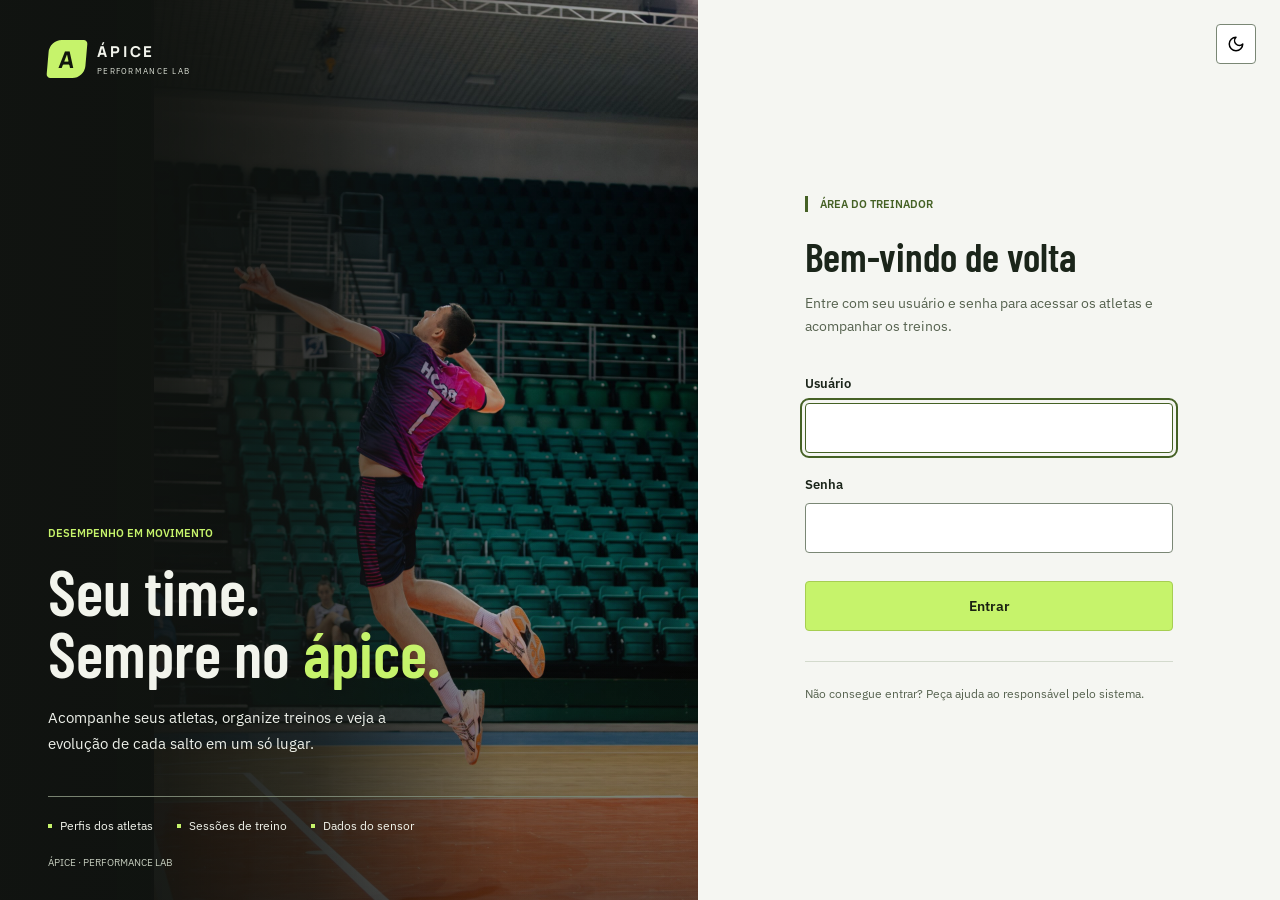
==== commit f44f9c05: "Pequenas alterações nos textos do site" ====
--- a/front-end/index.html
+++ b/front-end/index.html
@@ -32,7 +32,7 @@
         <div class="sidebar-bottom">
           <div class="device-card">
             <div class="device-card-top"><span class="device-icon">⌁</span><span id="device-indicator" class="status-dot"></span></div>
-            <strong>ESP32 · MPU6050</strong>
+            <strong>E</strong>
             <span id="device-status">Aguardando conexão</span>
             <span class="field-hint">Conexão automática ativa</span>
           </div>
@@ -44,7 +44,7 @@
         <header class="topbar">
           <div class="breadcrumbs"><span>ÁPICE</span><span class="crumb-separator">/</span><strong id="current-section">Visão geral</strong></div>
           <div class="topbar-actions">
-            <span class="sync-label"><span class="status-dot" id="sync-dot"></span><span id="sync-text">Conectando à API</span></span>
+            <span class="sync-label"><span class="status-dot" id="sync-dot"></span><span id="sync-text">Conectando ao Ápice</span></span>
             <button class="icon-button" data-action="refresh" aria-label="Atualizar dados" title="Atualizar dados">↻</button>
             <button class="button small ghost" data-action="logout">Sair</button>
           </div>
--- a/front-end/assets/css/styles.css
+++ b/front-end/assets/css/styles.css
@@ -70,6 +70,41 @@
 button:focus-visible, a:focus-visible, input:focus-visible, select:focus-visible, textarea:focus-visible { outline: 3px solid var(--lime-dark); outline-offset: 3px; }
 button:disabled { color: var(--disabled-text); border-color: var(--disabled-border); background: var(--disabled-bg); cursor: wait; }
 .app-shell { min-height: 100vh; }
+body.is-loading { overflow: hidden; }
+.loading-screen {
+  position: fixed;
+  inset: 0;
+  z-index: 1000;
+  display: grid;
+  place-items: center;
+  min-width: 320px;
+  padding: 32px 24px;
+  overflow-y: auto;
+  background: radial-gradient(ellipse at 50% 42%, var(--panel-soft), transparent 65%),
+    repeating-linear-gradient(90deg, transparent 0 79px, var(--line) 79px 80px), var(--bg);
+  opacity: 1;
+  transition: opacity 320ms ease;
+}
+.loading-screen.is-leaving { opacity: 0; pointer-events: none; }
+.loading-screen-content { width: min(100%, 400px); margin: auto; text-align: center; animation: loading-reveal 600ms ease both; }
+.loading-brand { width: 64px; height: 64px; margin: 0 auto 24px; border-radius: 20px 6px 20px 6px; font-size: 40px; box-shadow: 0 0 60px #c6f36b26; }
+.loading-wordmark { display: block; padding-left: .18em; font: 800 clamp(38px, 8vw, 52px)/1.2 Manrope, sans-serif; letter-spacing: .18em; }
+.loading-tagline { display: block; margin-top: 12px; color: var(--muted); font-size: 10px; font-weight: 600; letter-spacing: .23em; }
+.loading-trajectory { display: block; width: min(100%, 320px); margin: 36px auto 24px; overflow: visible; fill: none; }
+.loading-baseline { stroke: var(--line); stroke-width: 1; }
+.loading-arc-track { stroke: var(--line); stroke-width: 2; stroke-dasharray: 3 7; }
+.loading-arc { stroke: var(--lime-dark); stroke-width: 3; stroke-linecap: round; stroke-dasharray: .28 .72; animation: loading-jump 1800ms ease-in-out infinite; }
+.loading-apex { fill: var(--lime-dark); transform-box: fill-box; transform-origin: center; animation: loading-apex 1800ms ease-in-out infinite; }
+.loading-heading { margin: 0 0 10px; font: 600 clamp(24px, 5vw, 30px)/1.2 var(--font-display); }
+.loading-caption { display: inline-flex; align-items: center; gap: 10px; color: var(--muted); font-size: 12px; }
+.loading-dots { display: inline-flex; gap: 4px; }
+.loading-dots i { width: 3px; height: 3px; border-radius: 50%; background: currentColor; animation: loading-dot 1200ms ease-in-out infinite; }
+.loading-dots i:nth-child(2) { animation-delay: 150ms; }
+.loading-dots i:nth-child(3) { animation-delay: 300ms; }
+@keyframes loading-reveal { from { opacity: 0; transform: translateY(12px); } to { opacity: 1; transform: translateY(0); } }
+@keyframes loading-jump { from { stroke-dashoffset: .28; } to { stroke-dashoffset: -.72; } }
+@keyframes loading-apex { 0%, 100% { opacity: .35; transform: scale(.7); } 50% { opacity: 1; transform: scale(1.2); } }
+@keyframes loading-dot { 0%, 80%, 100% { opacity: .3; } 40% { opacity: 1; } }
 .sidebar { width: 236px; position: fixed; inset: 0 auto 0 0; z-index: 5; display: flex; flex-direction: column; padding: 32px 20px 22px; overflow-y: auto; background: #101310; color: #f2f4ec; color-scheme: dark; }
 .brand { display: flex; align-items: center; gap: 11px; color: inherit; text-decoration: none; }
 .brand-mark { display: grid; width: 38px; height: 38px; place-items: center; color: #11160c; background: var(--lime); border-radius: 12px 4px 12px 4px; font-family: Manrope, sans-serif; font-size: 23px; font-weight: 800; transform: skew(-5deg); }
